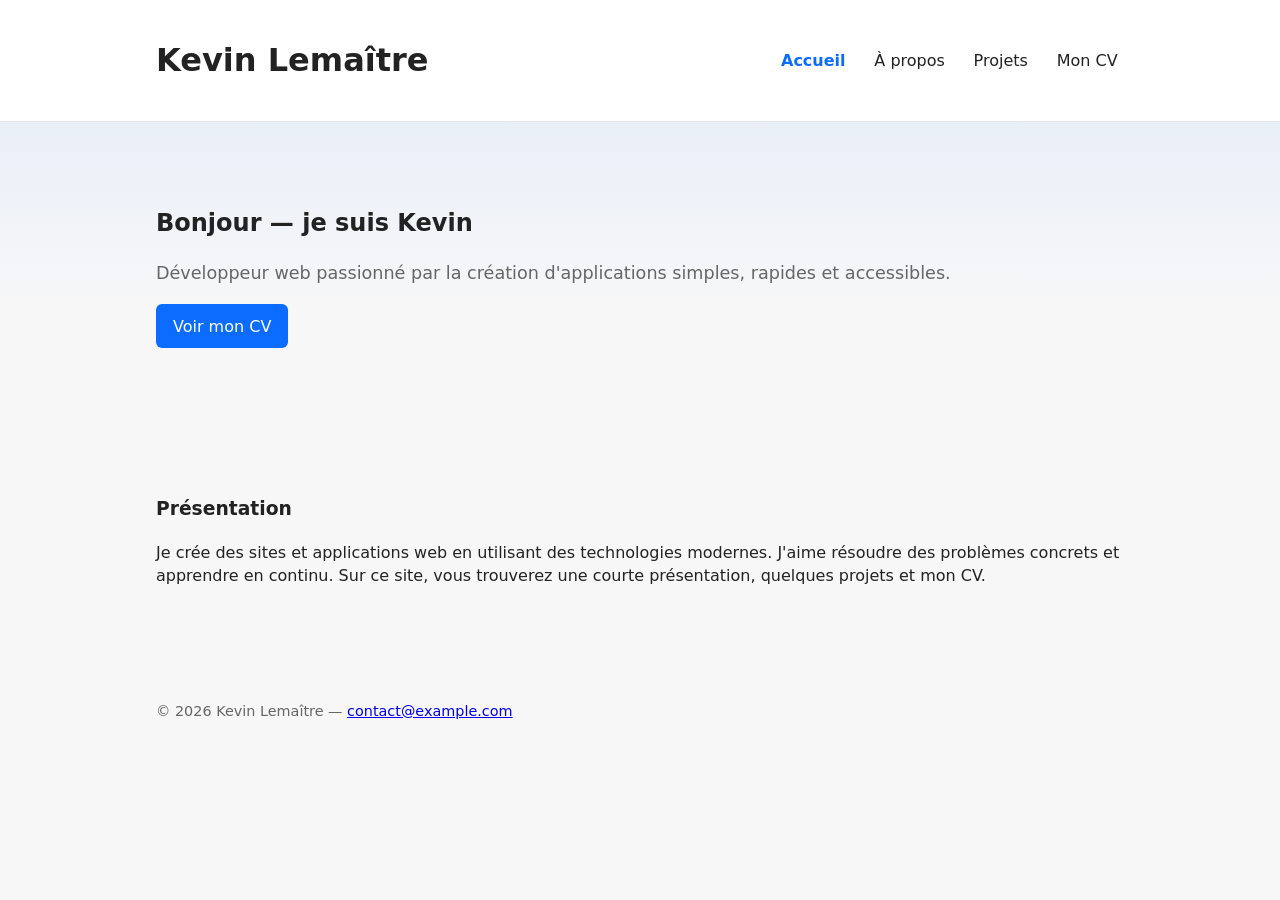
==== index.html @ 50c89e3d "Debut portfolio" ====
﻿<!doctype html>
<html lang="fr">
<head>
  <meta charset="utf-8">
  <meta name="viewport" content="width=device-width,initial-scale=1">
  <title>Accueil — Kevin Lemaître</title>
  <link rel="stylesheet" href="style.css">
  <meta name="description" content="Page d'accueil de Kevin Lemaître — développeur web.">
</head>
<body>
  <header class="site-header">
    <div class="container header-row">
      <h1 class="logo"><a href="index.html">Kevin Lemaître</a></h1>
      <nav class="nav">
        <ul>
          <li><a href="index.html" class="active">Accueil</a></li>
          <li><a href="about.html">À propos</a></li>
          <li><a href="projects.html">Projets</a></li>
          <li><a href="cv.html" class="cv-link">Mon CV</a></li>
        </ul>
      </nav>
    </div>
  </header>

  <main>
    <section class="hero">
      <div class="container">
        <h2>Bonjour — je suis Kevin</h2>
        <p class="lead">Développeur web passionné par la création d'applications simples, rapides et accessibles.</p>
        <p><a href="cv.html" class="btn primary">Voir mon CV</a></p>
      </div>
    </section>

    <section class="presentation">
      <div class="container">
        <h3>Présentation</h3>
        <p>Je crée des sites et applications web en utilisant des technologies modernes. J'aime résoudre des problèmes concrets et apprendre en continu. Sur ce site, vous trouverez une courte présentation, quelques projets et mon CV.</p>
      </div>
    </section>
  </main>

  <footer class="site-footer">
    <div class="container">
      <p>&copy; 2026 Kevin Lemaître — <a href="mailto:contact@example.com">contact@example.com</a></p>
    </div>
  </footer>
</body>
</html>
---- style.css ----
﻿/* Basic layout and styles */
:root{
  --bg:#f7f7f8;
  --text:#222;
  --accent:#0b6cff;
  --muted:#666;
  --max-width:1000px;
}
*{box-sizing:border-box}
body{font-family:Inter, system-ui, -apple-system, 'Segoe UI', Roboto, 'Helvetica Neue', Arial; margin:0; color:var(--text); background:var(--bg); line-height:1.45}
.container{max-width:var(--max-width); margin:0 auto; padding:1rem}
.site-header{background:#fff; border-bottom:1px solid #e6e6e6}
.header-row{display:flex; align-items:center; justify-content:space-between}
.logo a{color:var(--text); text-decoration:none}
.nav ul{list-style:none; margin:0; padding:0; display:flex; gap:1rem}
.nav a{color:var(--text); text-decoration:none; padding:.6rem .4rem}
.nav a.active{font-weight:600; color:var(--accent)}
.hero{padding:3rem 0; background:linear-gradient(180deg, rgba(11,108,255,0.06), transparent 60%)}
.hero .lead{font-size:1.1rem; color:var(--muted)}
.presentation{padding:2rem 0}
.site-footer{padding:1.2rem 0; color:var(--muted); font-size:.9rem}
.btn{display:inline-block; padding:.6rem 1rem; border-radius:6px; text-decoration:none; border:1px solid transparent}
.btn.primary{background:var(--accent); color:#fff}
.cv-link{background:transparent; border-radius:4px}
.muted{color:var(--muted)}

/* Responsive */
@media (max-width:700px){
  .header-row{flex-direction:column; align-items:flex-start; gap:.6rem}
  .nav ul{flex-wrap:wrap}
  .hero{padding:2rem 0}
}

/* Small utilities */
.project{border-top:1px solid #eee; padding-top:.8rem; margin-top:.8rem}
.cv .muted{margin-top:-.2rem}
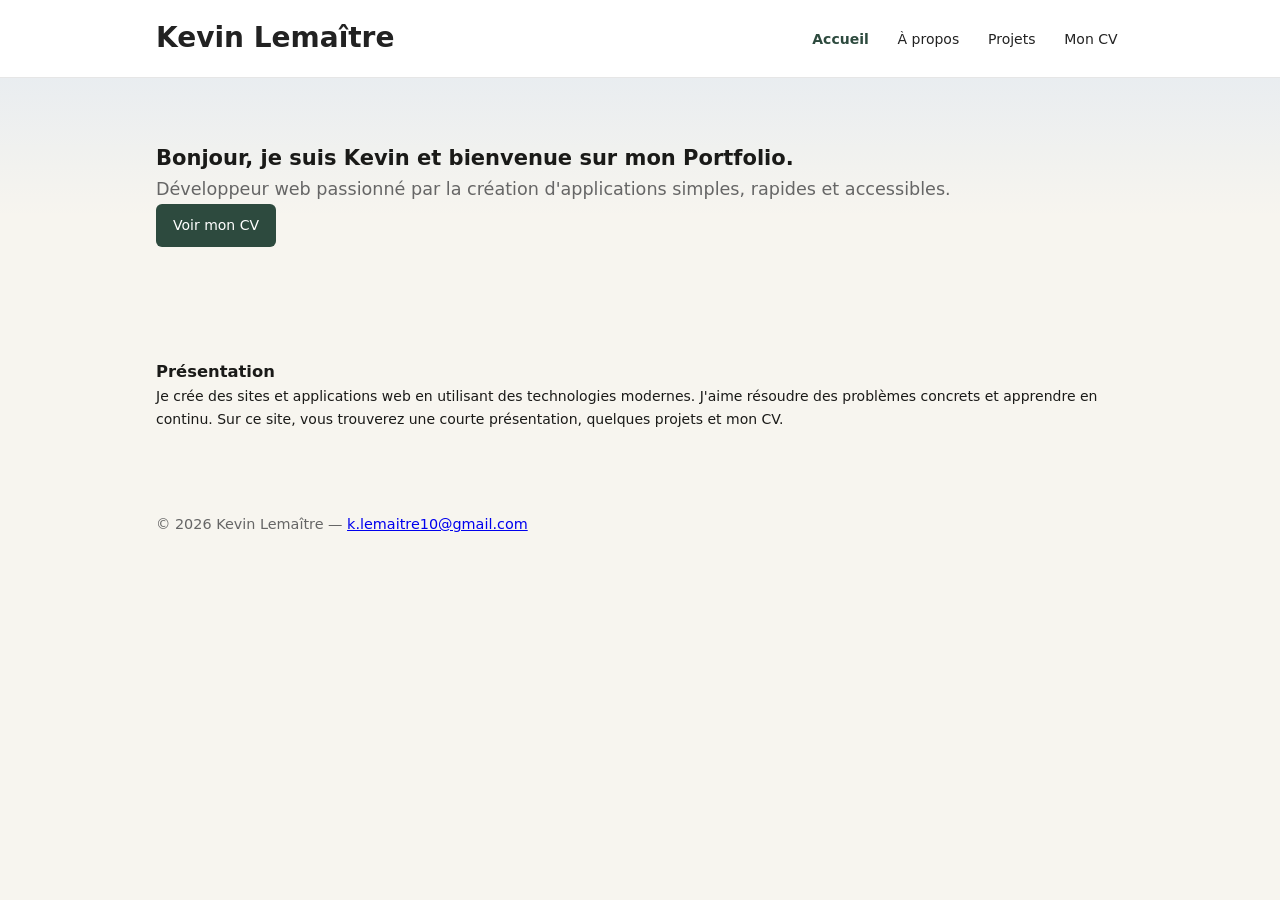
==== commit a286704a: "modif structure" ====
--- a/index.html
+++ b/index.html
@@ -25,7 +25,7 @@
   <main>
     <section class="hero">
       <div class="container">
-        <h2>Bonjour — je suis Kevin</h2>
+        <h2>Bonjour, je suis Kevin et bienvenue sur mon Portfolio.</h2>
         <p class="lead">Développeur web passionné par la création d'applications simples, rapides et accessibles.</p>
         <p><a href="cv.html" class="btn primary">Voir mon CV</a></p>
       </div>
@@ -41,7 +41,7 @@
 
   <footer class="site-footer">
     <div class="container">
-      <p>&copy; 2026 Kevin Lemaître — <a href="mailto:contact@example.com">contact@example.com</a></p>
+      <p>&copy; 2026 Kevin Lemaître — <a href="mailto:k.lemaitre10@gmail.com">k.lemaitre10@gmail.com</a></p>
     </div>
   </footer>
 </body>
--- a/style.css
+++ b/style.css
@@ -33,4 +33,363 @@
 
 /* Small utilities */
 .project{border-top:1px solid #eee; padding-top:.8rem; margin-top:.8rem}
-.cv .muted{margin-top:-.2rem}
+/* ================================
+   CV — Kévin Lemaître
+   style.css
+================================ */
+
+*, *::before, *::after {
+  box-sizing: border-box;
+  margin: 0;
+  padding: 0;
+}
+
+:root {
+  --ink:    #1a1a18;
+  --ink2:   #4a4a45;
+  --ink3:   #7a7a75;
+  --paper:  #f7f5ef;
+  --paper2: #edeae0;
+  --paper3: #e3dfd2;
+  --accent:  #2d4a3e;
+  --accent2: #c8532a;
+  --accent3: #e8d5b0;
+  --serif: 'DM Serif Display', Georgia, serif;
+  --sans:  'Syne', system-ui, sans-serif;
+  --mono:  'DM Mono', monospace;
+  --r: 4px;
+}
+
+body {
+  font-family: var(--sans);
+  background: var(--paper);
+  color: var(--ink);
+  line-height: 1.6;
+  font-size: 14px;
+}
+
+/* ---- Layout ---- */
+
+.wrap {
+  max-width: 860px;
+  margin: 0 auto;
+  padding: 2rem 1.5rem;
+}
+
+.main-grid {
+  display: grid;
+  grid-template-columns: 2fr 1fr;
+  gap: 2rem;
+  align-items: start;
+}
+
+/* ---- Sidebar / Header card ---- */
+
+.sidebar {
+  background: var(--accent);
+  color: #e8f0ec;
+  border-radius: 12px;
+  padding: 2rem 1.5rem;
+  margin-bottom: 2rem;
+}
+
+.name-block {
+  border-bottom: 1px solid rgba(255, 255, 255, 0.15);
+  padding-bottom: 1.5rem;
+  margin-bottom: 1.5rem;
+}
+
+.sidebar .name {
+  font-family: var(--serif);
+  font-size: 2.2rem;
+  color: #fff;
+  line-height: 1.1;
+  margin-bottom: .4rem;
+}
+
+.sidebar .title {
+  font-size: .8rem;
+  letter-spacing: .12em;
+  text-transform: uppercase;
+  color: #a8c4b4;
+  font-weight: 500;
+}
+
+.sidebar .bio {
+  font-size: .8rem;
+  line-height: 1.65;
+  color: #c8ddd2;
+  margin-top: 1rem;
+}
+
+.contact-grid {
+  display: grid;
+  grid-template-columns: 1fr 1fr;
+  gap: .5rem;
+}
+
+.contact-item {
+  display: flex;
+  align-items: center;
+  gap: .5rem;
+  font-size: .75rem;
+  color: #a8c4b4;
+}
+
+.contact-item strong {
+  color: #e0ede7;
+  font-weight: 500;
+}
+
+.contact-item a {
+  color: #e0ede7;
+  text-decoration: none;
+}
+
+.contact-item a:hover {
+  color: #fff;
+}
+
+/* ---- Section labels ---- */
+
+.section-label {
+  font-size: .65rem;
+  letter-spacing: .15em;
+  text-transform: uppercase;
+  color: var(--ink3);
+  font-weight: 600;
+  font-family: var(--mono);
+  border-bottom: 1px solid var(--paper3);
+  padding-bottom: .4rem;
+  margin-bottom: 1.2rem;
+  margin-top: 2rem;
+}
+
+.section-label:first-of-type {
+  margin-top: 0;
+}
+
+/* ---- Jobs ---- */
+
+.job {
+  margin-bottom: 1.5rem;
+  padding-bottom: 1.5rem;
+  border-bottom: 1px solid var(--paper3);
+}
+
+.job:last-child {
+  border-bottom: none;
+  margin-bottom: 0;
+  padding-bottom: 0;
+}
+
+.job-header {
+  display: flex;
+  justify-content: space-between;
+  align-items: flex-start;
+  gap: .5rem;
+  flex-wrap: wrap;
+  margin-bottom: .3rem;
+}
+
+.job-title {
+  font-family: var(--serif);
+  font-size: 1.05rem;
+  color: var(--ink);
+}
+
+.job-date {
+  font-family: var(--mono);
+  font-size: .68rem;
+  color: var(--ink3);
+  background: var(--paper2);
+  padding: .2rem .5rem;
+  border-radius: 3px;
+  white-space: nowrap;
+  margin-top: .1rem;
+}
+
+.job-company {
+  font-size: .78rem;
+  color: var(--accent);
+  font-weight: 500;
+  margin-bottom: .5rem;
+}
+
+.job ul {
+  list-style: none;
+  padding: 0;
+}
+
+.job li {
+  font-size: .78rem;
+  color: var(--ink2);
+  padding: .15rem 0 .15rem .9rem;
+  position: relative;
+  line-height: 1.5;
+}
+
+.job li::before {
+  content: '—';
+  position: absolute;
+  left: 0;
+  color: var(--accent2);
+  font-size: .7rem;
+}
+
+/* ---- Education ---- */
+
+.edu-item {
+  margin-bottom: 1.2rem;
+}
+
+.edu-item:last-child {
+  margin-bottom: 0;
+}
+
+.edu-degree {
+  font-size: .85rem;
+  font-weight: 600;
+  color: var(--ink);
+}
+
+.edu-school {
+  font-size: .75rem;
+  color: var(--ink2);
+  margin: .15rem 0;
+}
+
+.edu-detail {
+  font-size: .72rem;
+  color: var(--ink3);
+  font-family: var(--mono);
+}
+
+.edu-note {
+  font-size: .7rem;
+  color: var(--ink3);
+  margin-top: .3rem;
+  line-height: 1.5;
+}
+
+/* ---- Skills ---- */
+
+.skill-section {
+  margin-bottom: 1.5rem;
+}
+
+.skill-cat {
+  font-size: .7rem;
+  font-weight: 600;
+  color: var(--ink);
+  font-family: var(--mono);
+  margin-bottom: .6rem;
+  letter-spacing: .05em;
+}
+
+.tags {
+  display: flex;
+  flex-wrap: wrap;
+  gap: .35rem;
+}
+
+.tag {
+  background: var(--paper2);
+  border: 1px solid var(--paper3);
+  font-size: .7rem;
+  padding: .2rem .55rem;
+  border-radius: 3px;
+  color: var(--ink2);
+  font-family: var(--mono);
+}
+
+.tag.highlight {
+  background: var(--accent);
+  color: #d0e8da;
+  border-color: var(--accent);
+}
+
+/* ---- Languages ---- */
+
+.lang-item {
+  display: flex;
+  justify-content: space-between;
+  align-items: center;
+  padding: .4rem 0;
+  border-bottom: 1px solid var(--paper3);
+  font-size: .8rem;
+}
+
+.lang-item:last-child {
+  border-bottom: none;
+}
+
+.lang-level {
+  font-family: var(--mono);
+  font-size: .68rem;
+  color: var(--ink3);
+  text-align: right;
+  margin-top: .2rem;
+}
+
+.dot-row {
+  display: flex;
+  gap: 3px;
+  justify-content: flex-end;
+}
+
+.dot {
+  width: 7px;
+  height: 7px;
+  border-radius: 50%;
+  background: var(--paper3);
+}
+
+.dot.on {
+  background: var(--accent);
+}
+
+/* ---- Atouts ---- */
+
+.atout-item {
+  padding: .6rem 0;
+  border-bottom: 1px solid var(--paper3);
+  font-size: .77rem;
+  color: var(--ink2);
+  line-height: 1.5;
+}
+
+.atout-item:last-child {
+  border-bottom: none;
+}
+
+.atout-item strong {
+  display: block;
+  color: var(--ink);
+  font-size: .78rem;
+  margin-bottom: .15rem;
+}
+
+/* ---- Footer ---- */
+
+.cv-footer {
+  text-align: center;
+  margin-top: 2rem;
+  padding-top: 1.5rem;
+  border-top: 1px solid var(--paper3);
+  font-family: var(--mono);
+  font-size: .65rem;
+  color: var(--ink3);
+  letter-spacing: .05em;
+}
+
+/* ---- Responsive ---- */
+
+@media (max-width: 600px) {
+  .main-grid {
+    grid-template-columns: 1fr;
+  }
+  .contact-grid {
+    grid-template-columns: 1fr;
+  }
+}
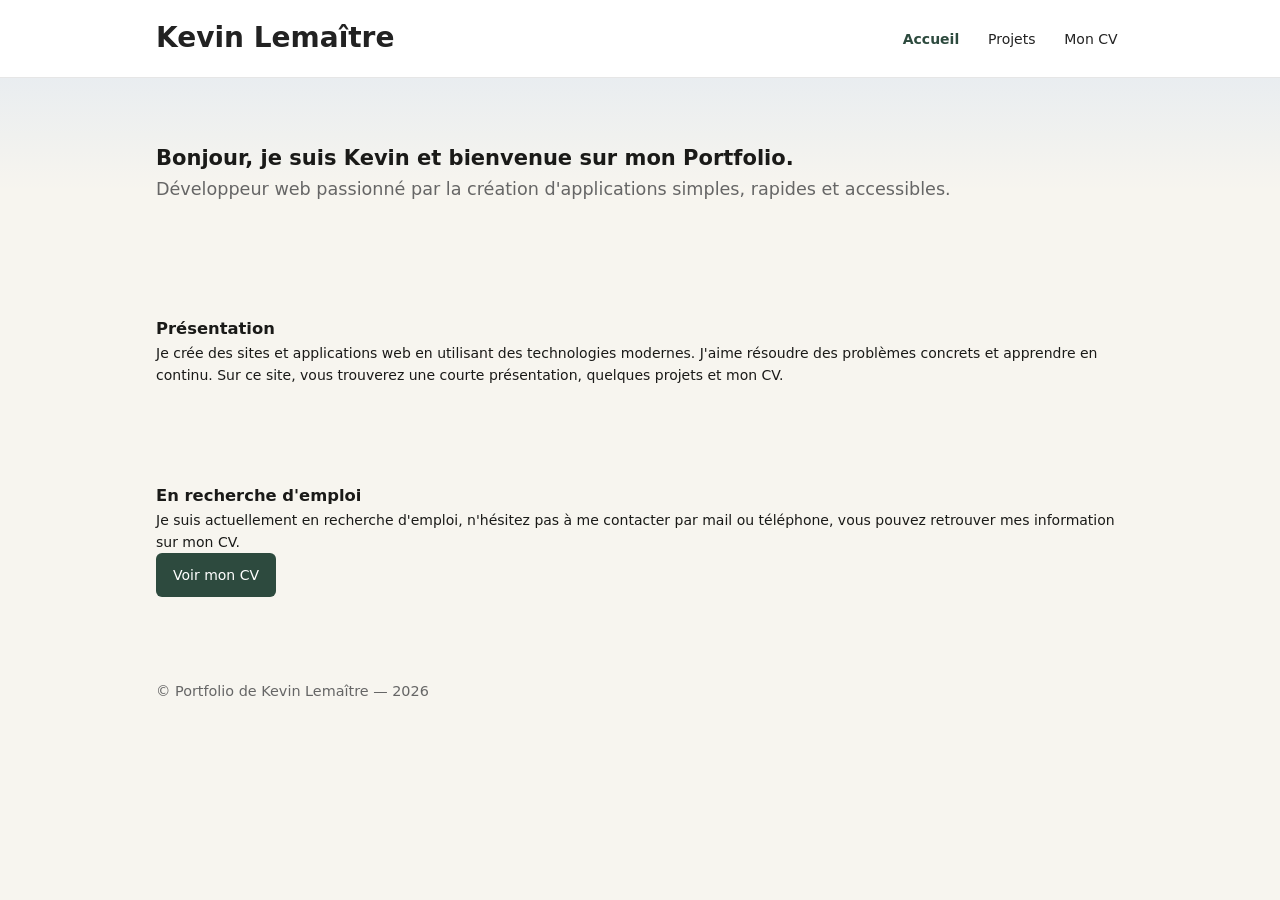
==== commit 4fd2074f: "modif page d'accueil" ====
--- a/index.html
+++ b/index.html
@@ -8,26 +8,14 @@
   <meta name="description" content="Page d'accueil de Kevin Lemaître — développeur web.">
 </head>
 <body>
-  <header class="site-header">
-    <div class="container header-row">
-      <h1 class="logo"><a href="index.html">Kevin Lemaître</a></h1>
-      <nav class="nav">
-        <ul>
-          <li><a href="index.html" class="active">Accueil</a></li>
-          <li><a href="about.html">À propos</a></li>
-          <li><a href="projects.html">Projets</a></li>
-          <li><a href="cv.html" class="cv-link">Mon CV</a></li>
-        </ul>
-      </nav>
-    </div>
-  </header>
+  <div id="header"></div>
 
   <main>
     <section class="hero">
       <div class="container">
         <h2>Bonjour, je suis Kevin et bienvenue sur mon Portfolio.</h2>
         <p class="lead">Développeur web passionné par la création d'applications simples, rapides et accessibles.</p>
-        <p><a href="cv.html" class="btn primary">Voir mon CV</a></p>
+        
       </div>
     </section>
 
@@ -37,12 +25,18 @@
         <p>Je crée des sites et applications web en utilisant des technologies modernes. J'aime résoudre des problèmes concrets et apprendre en continu. Sur ce site, vous trouverez une courte présentation, quelques projets et mon CV.</p>
       </div>
     </section>
+
+    <section class="presentation">
+      <div class="container">
+        <h3>En recherche d'emploi</h3>
+        <p>Je suis actuellement en recherche d'emploi, n'hésitez pas à me contacter par mail ou téléphone, vous pouvez retrouver mes information sur mon CV. </p>
+      <p><a href="cv.html" class="btn primary">Voir mon CV</a></p>
+      </div>
+    </section>
   </main>
 
-  <footer class="site-footer">
-    <div class="container">
-      <p>&copy; 2026 Kevin Lemaître — <a href="mailto:k.lemaitre10@gmail.com">k.lemaitre10@gmail.com</a></p>
-    </div>
-  </footer>
+  <div id="footer"></div>
+
+  <script src="js/includes.js"></script>
 </body>
 </html>
--- a/style.css
+++ b/style.css
@@ -1,4 +1,4 @@
-﻿/* Basic layout and styles */
+﻿/* Global */
 :root{
   --bg:#f7f7f8;
   --text:#222;
@@ -31,11 +31,24 @@
   .hero{padding:2rem 0}
 }
 
-/* Small utilities */
-.project{border-top:1px solid #eee; padding-top:.8rem; margin-top:.8rem}
+/* Projets */
+.project{
+  border-top:1px solid #eee; padding-top:.8rem; margin-top:.8rem
+}
+
+.project p {
+    display: inline-block;
+    margin: 5px;
+}
+
+.project .btn {
+    display: inline-block;
+    padding: 10px 18px;
+    min-width: auto;
+    text-align: center;
+}
 /* ================================
    CV — Kévin Lemaître
-   style.css
 ================================ */
 
 *, *::before, *::after {
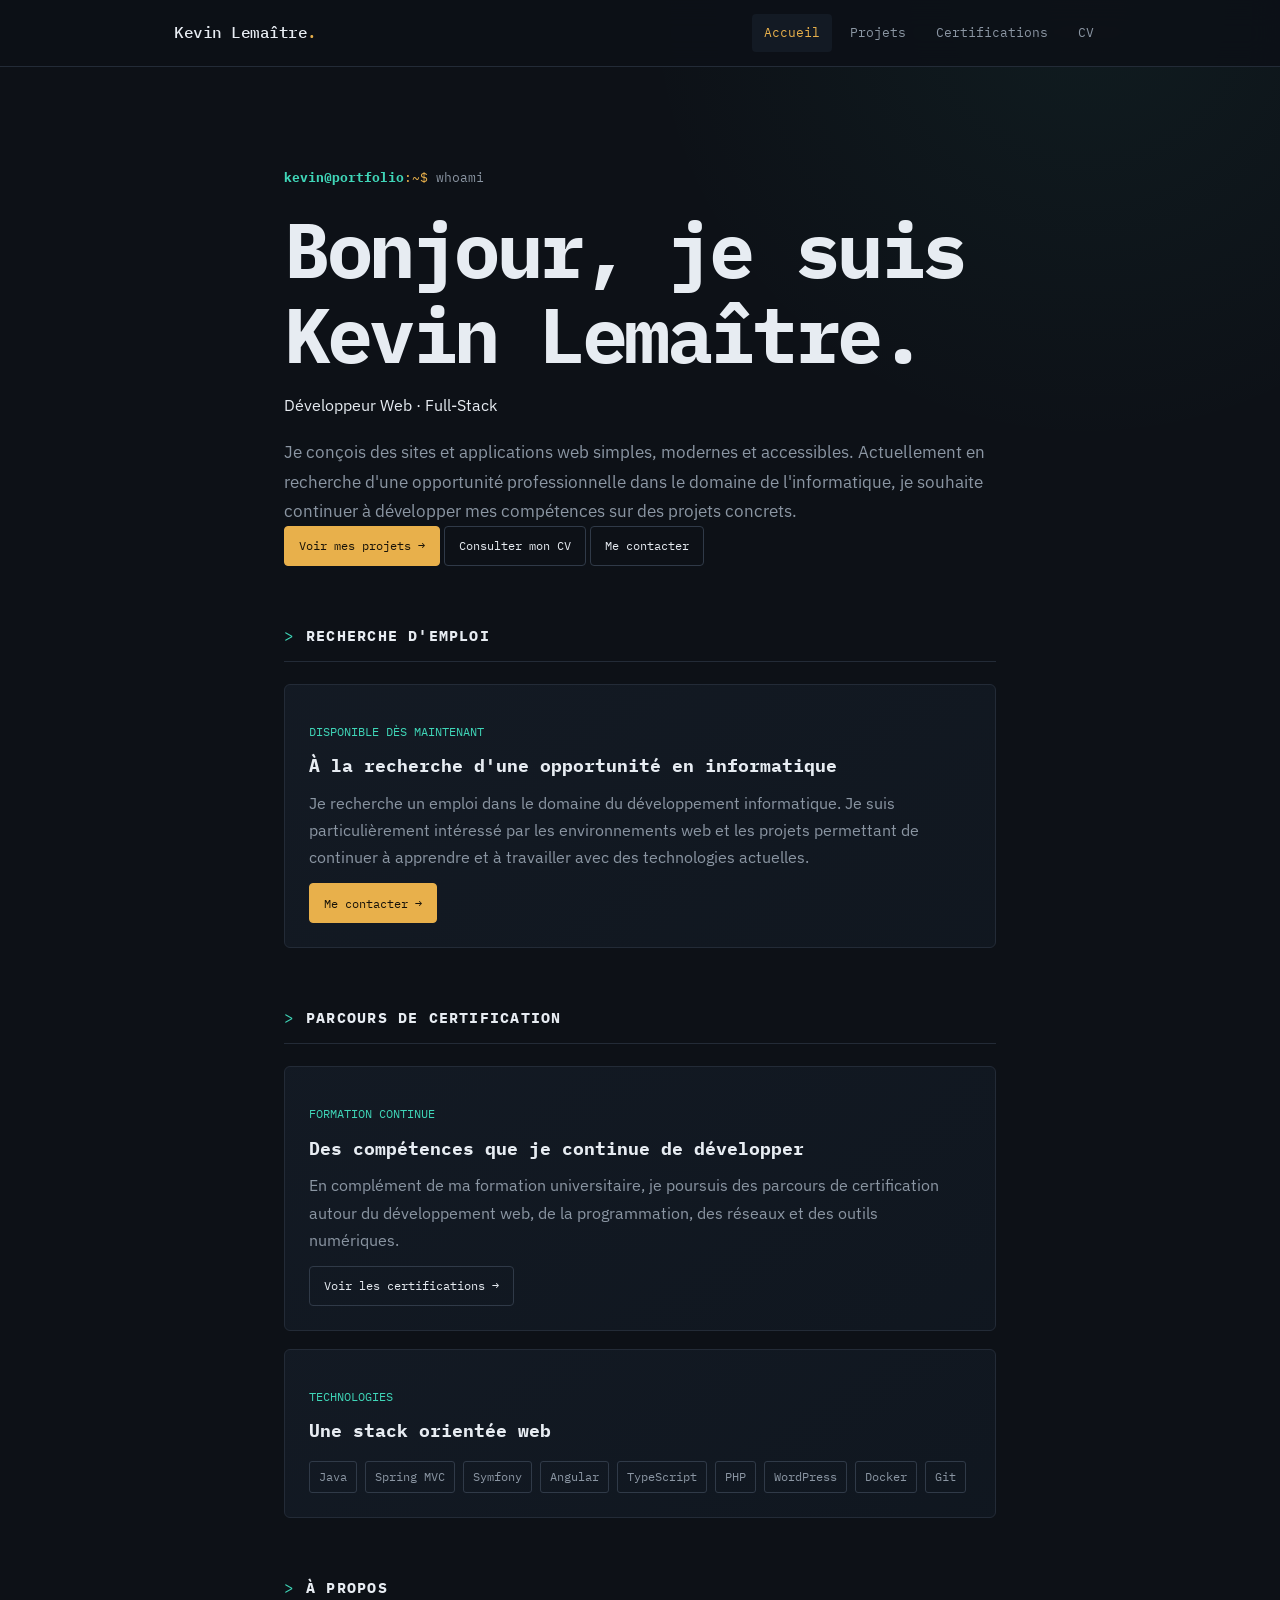
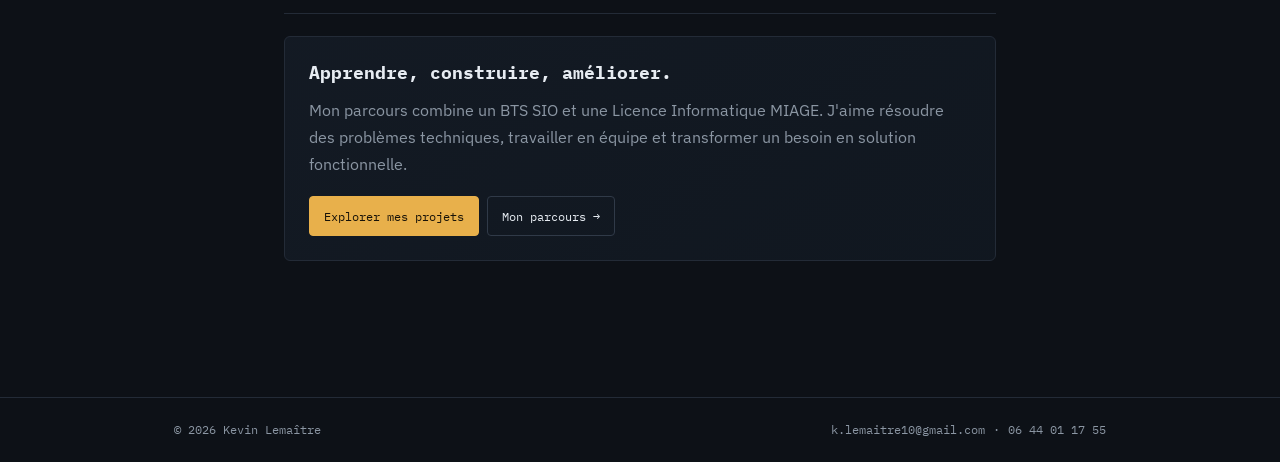
==== commit 2ea31600: "modif site globalité" ====
--- a/index.html
+++ b/index.html
@@ -1,42 +1,102 @@
-﻿<!doctype html>
+<!doctype html>
 <html lang="fr">
 <head>
   <meta charset="utf-8">
   <meta name="viewport" content="width=device-width,initial-scale=1">
   <title>Accueil — Kevin Lemaître</title>
-  <link rel="stylesheet" href="style.css">
-  <meta name="description" content="Page d'accueil de Kevin Lemaître — développeur web.">
+  <meta name="description" content="Portfolio de Kevin Lemaître, développeur web et étudiant en MIAGE.">
+  <link rel="preconnect" href="https://fonts.googleapis.com">
+  <link rel="preconnect" href="https://fonts.gstatic.com" crossorigin>
+  <link href="https://fonts.googleapis.com/css2?family=IBM+Plex+Mono:wght@400;500;600&family=IBM+Plex+Sans:wght@400;500;600&display=swap" rel="stylesheet">
+  <link rel="stylesheet" href="css/style.css">
 </head>
 <body>
   <div id="header"></div>
 
-  <main>
-    <section class="hero">
-      <div class="container">
-        <h2>Bonjour, je suis Kevin et bienvenue sur mon Portfolio.</h2>
-        <p class="lead">Développeur web passionné par la création d'applications simples, rapides et accessibles.</p>
-        
+  <main class="page">
+    <section class="hero-home">
+      <p class="terminal-label reveal"><b>kevin@portfolio</b><span>:~$</span> whoami</p>
+      <h1 class="page-title hero-title reveal">Bonjour, je suis <span>Kevin Lemaître</span>.</h1>
+      <p class="hero-role reveal">Développeur Web · Full-Stack</p>
+      <p class="page-intro reveal">
+        Je conçois des sites et applications web simples, modernes et accessibles.
+        Actuellement en recherche d'une opportunité professionnelle dans le domaine de l'informatique,
+        je souhaite continuer à développer mes compétences sur des projets concrets.
+      </p>
+
+      <div class="hero-actions reveal">
+        <a href="projects.html" class="btn primary">Voir mes projets →</a>
+        <a href="cv.html" class="btn">Consulter mon CV</a>
+        <a href="mailto:k.lemaitre10@gmail.com" class="btn">Me contacter</a>
       </div>
     </section>
 
-    <section class="presentation">
-      <div class="container">
-        <h3>Présentation</h3>
-        <p>Je crée des sites et applications web en utilisant des technologies modernes. J'aime résoudre des problèmes concrets et apprendre en continu. Sur ce site, vous trouverez une courte présentation, quelques projets et mon CV.</p>
+    <section class="section reveal">
+      <div class="section-heading"><h2>Recherche d'emploi</h2></div>
+      <article class="card job-highlight">
+        <div>
+          <p class="card-meta">DISPONIBLE DÈS MAINTENANT</p>
+          <h3>À la recherche d'une opportunité en informatique</h3>
+          <p>
+            Je recherche un emploi dans le domaine du développement informatique.
+            Je suis particulièrement intéressé par les environnements web et les projets
+            permettant de continuer à apprendre et à travailler avec des technologies actuelles.
+          </p>
+        </div>
+        <a href="mailto:k.lemaitre10@gmail.com" class="btn primary">Me contacter →</a>
+      </article>
+    </section>
+
+    <section class="section reveal">
+      <div class="section-heading"><h2>Parcours de certification</h2></div>
+      <div class="card-grid">
+        <article class="card">
+          <p class="card-meta">FORMATION CONTINUE</p>
+          <h3>Des compétences que je continue de développer</h3>
+          <p>
+            En complément de ma formation universitaire, je poursuis des parcours
+            de certification autour du développement web, de la programmation,
+            des réseaux et des outils numériques.
+          </p>
+          <a href="certifications.html" class="btn">Voir les certifications →</a>
+        </article>
+        <article class="card">
+          <p class="card-meta">TECHNOLOGIES</p>
+          <h3>Une stack orientée web</h3>
+          <div class="tag-list">
+            <span class="tag">Java</span>
+            <span class="tag">Spring MVC</span>
+            <span class="tag">Symfony</span>
+            <span class="tag">Angular</span>
+            <span class="tag">TypeScript</span>
+            <span class="tag">PHP</span>
+            <span class="tag">WordPress</span>
+            <span class="tag">Docker</span>
+            <span class="tag">Git</span>
+          </div>
+        </article>
       </div>
     </section>
 
-    <section class="presentation">
-      <div class="container">
-        <h3>En recherche d'emploi</h3>
-        <p>Je suis actuellement en recherche d'emploi, n'hésitez pas à me contacter par mail ou téléphone, vous pouvez retrouver mes information sur mon CV. </p>
-      <p><a href="cv.html" class="btn primary">Voir mon CV</a></p>
-      </div>
+    <section class="section reveal">
+      <div class="section-heading"><h2>À propos</h2></div>
+      <article class="card">
+        <h3>Apprendre, construire, améliorer.</h3>
+        <p>
+          Mon parcours combine un BTS SIO et une Licence Informatique MIAGE.
+          J'aime résoudre des problèmes techniques, travailler en équipe et transformer
+          un besoin en solution fonctionnelle.
+        </p>
+        <div class="project-links">
+          <a href="projects.html" class="btn primary">Explorer mes projets</a>
+          <a href="cv.html" class="btn">Mon parcours →</a>
+        </div>
+      </article>
     </section>
   </main>
 
   <div id="footer"></div>
-
   <script src="js/includes.js"></script>
+  <script src="js/script.js"></script>
 </body>
 </html>
--- a/css/style.css
+++ b/css/style.css
@@ -0,0 +1,517 @@
+:root {
+  --bg: #0D1117;
+  --bg-raised: #131A24;
+  --bg-soft: #101720;
+  --rule: #232B37;
+  --rule-light: #303A48;
+  --ink: #E7ECF2;
+  --muted: #8B96A3;
+  --gold: #E8B04B;
+  --gold-ink: #171208;
+  --teal: #3FD6B8;
+  --maxw: 980px;
+  --content: 760px;
+  --radius: 6px;
+  --font-mono: "IBM Plex Mono", ui-monospace, SFMono-Regular, Menlo, Consolas, monospace;
+  --font-sans: "IBM Plex Sans", -apple-system, BlinkMacSystemFont, "Segoe UI", sans-serif;
+}
+
+* { box-sizing: border-box; }
+
+html { scroll-behavior: smooth; }
+
+body {
+  margin: 0;
+  background:
+    radial-gradient(circle at 85% 0%, rgba(63, 214, 184, .055), transparent 28rem),
+    var(--bg);
+  color: var(--ink);
+  font-family: var(--font-sans);
+  line-height: 1.7;
+}
+
+body, button, a { -webkit-font-smoothing: antialiased; }
+
+a {
+  color: inherit;
+  text-decoration: none;
+}
+
+a:focus-visible,
+button:focus-visible,
+summary:focus-visible {
+  outline: 2px solid var(--gold);
+  outline-offset: 4px;
+}
+
+::selection {
+  background: var(--gold);
+  color: var(--gold-ink);
+}
+
+.site-header {
+  position: sticky;
+  top: 0;
+  z-index: 100;
+  background: rgba(13, 17, 23, .88);
+  backdrop-filter: blur(14px);
+  border-bottom: 1px solid var(--rule);
+}
+
+.site-header-inner {
+  max-width: var(--maxw);
+  margin: auto;
+  min-height: 66px;
+  padding: 0 24px;
+  display: flex;
+  align-items: center;
+  justify-content: space-between;
+  gap: 24px;
+}
+
+.wordmark {
+  font-family: var(--font-mono);
+  font-weight: 500;
+  letter-spacing: -.03em;
+}
+
+.wordmark span { color: var(--gold); }
+
+.desktop-nav {
+  display: flex;
+  align-items: center;
+  gap: 6px;
+}
+
+.desktop-nav a,
+.mobile-nav a {
+  font-family: var(--font-mono);
+  font-size: .8rem;
+  color: var(--muted);
+  padding: 8px 12px;
+  border-radius: 4px;
+  transition: color .2s, background .2s;
+}
+
+.desktop-nav a:hover,
+.desktop-nav a.is-active,
+.mobile-nav a:hover,
+.mobile-nav a.is-active {
+  color: var(--ink);
+  background: var(--bg-raised);
+}
+
+.desktop-nav a.is-active { color: var(--gold); }
+
+.mobile-nav-wrap { display: none; }
+
+.page {
+  max-width: var(--content);
+  margin: auto;
+  padding: 72px 24px 96px;
+}
+
+.page-wide {
+  max-width: var(--maxw);
+}
+
+.terminal-label {
+  margin: 0 0 12px;
+  font-family: var(--font-mono);
+  color: var(--muted);
+  font-size: .82rem;
+}
+
+.terminal-label b { color: var(--teal); }
+.terminal-label span { color: var(--gold); }
+
+.page-title {
+  margin: 0;
+  font-family: var(--font-mono);
+  font-size: clamp(2rem, 5vw, 3.4rem);
+  line-height: 1.1;
+  letter-spacing: -.045em;
+}
+
+.page-intro {
+  max-width: 680px;
+  margin: 18px 0 0;
+  color: var(--muted);
+  font-size: 1.05rem;
+}
+
+.section {
+  margin-top: 56px;
+}
+
+.section-heading {
+  display: flex;
+  align-items: baseline;
+  gap: 12px;
+  padding-bottom: 12px;
+  margin-bottom: 22px;
+  border-bottom: 1px solid var(--rule);
+}
+
+.section-heading::before {
+  content: ">";
+  color: var(--teal);
+  font-family: var(--font-mono);
+}
+
+.section-heading h2 {
+  margin: 0;
+  font-family: var(--font-mono);
+  font-size: .95rem;
+  text-transform: uppercase;
+  letter-spacing: .08em;
+}
+
+.card-grid {
+  display: grid;
+  gap: 18px;
+}
+
+.card {
+  background: linear-gradient(145deg, rgba(19,26,36,.96), rgba(16,23,32,.96));
+  border: 1px solid var(--rule);
+  border-radius: var(--radius);
+  padding: 24px;
+  transition: transform .2s, border-color .2s, box-shadow .2s;
+}
+
+.card:hover {
+  transform: translateY(-3px);
+  border-color: var(--rule-light);
+  box-shadow: 0 14px 36px rgba(0,0,0,.18);
+}
+
+.card h3,
+.card h4 {
+  margin: 0;
+  font-family: var(--font-mono);
+  line-height: 1.35;
+}
+
+.card h3 { font-size: 1.1rem; }
+.card h4 { font-size: 1rem; color: var(--gold); }
+
+.card p {
+  color: var(--muted);
+  margin: 12px 0;
+}
+
+.card-meta {
+  color: var(--teal) !important;
+  font-family: var(--font-mono);
+  font-size: .78rem;
+}
+
+.tag-list,
+.project-links {
+  display: flex;
+  flex-wrap: wrap;
+  gap: 8px;
+  margin-top: 18px;
+}
+
+.tag {
+  display: inline-flex;
+  padding: 5px 9px;
+  border: 1px solid var(--rule-light);
+  border-radius: 3px;
+  color: var(--muted);
+  font-family: var(--font-mono);
+  font-size: .73rem;
+}
+
+.btn {
+  display: inline-flex;
+  align-items: center;
+  justify-content: center;
+  gap: 8px;
+  min-height: 40px;
+  padding: 8px 14px;
+  border: 1px solid var(--rule-light);
+  border-radius: 4px;
+  font-family: var(--font-mono);
+  font-size: .78rem;
+  transition: .2s;
+}
+
+.btn:hover {
+  border-color: var(--gold);
+  color: var(--gold);
+  transform: translateY(-1px);
+}
+
+.btn.primary {
+  background: var(--gold);
+  color: var(--gold-ink);
+  border-color: var(--gold);
+}
+
+.btn.primary:hover {
+  color: var(--gold-ink);
+  filter: brightness(1.08);
+}
+
+.project-card .project-links { margin-top: 22px; }
+
+.cert-list {
+  margin: 18px 0 0;
+  padding-left: 20px;
+  color: var(--muted);
+}
+
+.cert-list li { margin: 5px 0; }
+
+.cert-list a {
+  color: var(--teal);
+  text-decoration: underline;
+  text-underline-offset: 3px;
+}
+
+.cta {
+  margin-top: 56px;
+  padding: 28px;
+  border: 1px solid var(--rule);
+  border-left: 3px solid var(--gold);
+  background: var(--bg-raised);
+}
+
+.cta h2 {
+  margin: 0;
+  font-family: var(--font-mono);
+  font-size: 1.15rem;
+}
+
+.cta p { color: var(--muted); }
+
+.stack-grid {
+  display: grid;
+  grid-template-columns: repeat(3, 1fr);
+  gap: 14px;
+}
+
+.stack-item {
+  padding: 18px;
+  border: 1px solid var(--rule);
+  background: var(--bg-raised);
+}
+
+.stack-item strong {
+  display: block;
+  margin-bottom: 8px;
+  font-family: var(--font-mono);
+  color: var(--gold);
+}
+
+.stack-item span {
+  color: var(--muted);
+  font-size: .9rem;
+}
+
+.cv-layout {
+  display: grid;
+  grid-template-columns: 1.25fr .75fr;
+  gap: 22px;
+}
+
+.cv-section + .cv-section { margin-top: 34px; }
+
+.cv-item {
+  padding: 0 0 22px;
+  margin-bottom: 22px;
+  border-bottom: 1px solid var(--rule);
+}
+
+.cv-item:last-child {
+  margin-bottom: 0;
+  border-bottom: 0;
+}
+
+.cv-item h3 {
+  margin: 0;
+  font-family: var(--font-mono);
+  font-size: 1rem;
+}
+
+.cv-date {
+  margin: 5px 0;
+  color: var(--teal);
+  font-family: var(--font-mono);
+  font-size: .75rem;
+}
+
+.cv-company,
+.cv-school {
+  color: var(--gold);
+  font-size: .9rem;
+}
+
+.cv-item ul {
+  color: var(--muted);
+  margin: 10px 0 0;
+  padding-left: 20px;
+}
+
+.skill-group + .skill-group { margin-top: 22px; }
+
+.skill-group h3 {
+  margin: 0 0 9px;
+  font-family: var(--font-mono);
+  font-size: .8rem;
+  color: var(--gold);
+  text-transform: uppercase;
+}
+
+.profile-box {
+  border: 1px solid var(--rule);
+  background: var(--bg-raised);
+  padding: 24px;
+  margin-bottom: 28px;
+}
+
+.profile-box h2 {
+  margin: 0 0 10px;
+  font-family: var(--font-mono);
+}
+
+.profile-box p {
+  margin: 0;
+  color: var(--muted);
+}
+
+.site-footer {
+  border-top: 1px solid var(--rule);
+  margin-top: 40px;
+}
+
+.site-footer-inner {
+  max-width: var(--maxw);
+  margin: auto;
+  padding: 22px 24px;
+  display: flex;
+  justify-content: space-between;
+  gap: 16px;
+  color: var(--muted);
+  font-family: var(--font-mono);
+  font-size: .72rem;
+}
+
+.footer-links {
+  display: flex;
+  gap: 8px;
+  flex-wrap: wrap;
+}
+
+.footer-links a:hover { color: var(--teal); }
+
+.reveal {
+  opacity: 0;
+  transform: translateY(12px);
+  transition: opacity .5s ease, transform .5s ease;
+  transition-delay: var(--delay, 0ms);
+}
+
+.reveal.is-visible {
+  opacity: 1;
+  transform: none;
+}
+
+@media (max-width: 700px) {
+  .desktop-nav { display: none; }
+  .mobile-nav-wrap { display: block; position: relative; }
+
+  .nav-toggle {
+    list-style: none;
+    cursor: pointer;
+    color: var(--muted);
+    font-family: var(--font-mono);
+    font-size: .8rem;
+  }
+
+  .nav-toggle::-webkit-details-marker { display: none; }
+  .nav-toggle span { color: var(--gold); }
+
+  .mobile-nav {
+    position: absolute;
+    top: 42px;
+    right: 0;
+    width: 210px;
+    display: grid;
+    padding: 8px;
+    border: 1px solid var(--rule);
+    background: var(--bg-raised);
+    box-shadow: 0 18px 40px rgba(0,0,0,.3);
+  }
+
+  .page { padding: 54px 18px 72px; }
+  .stack-grid,
+  .cv-layout { grid-template-columns: 1fr; }
+
+  .site-footer-inner {
+    flex-direction: column;
+    padding: 20px 18px;
+  }
+}
+
+@media (prefers-reduced-motion: reduce) {
+  html { scroll-behavior: auto; }
+  *, *::before, *::after {
+    animation-duration: .01ms !important;
+    transition-duration: .01ms !important;
+  }
+  .reveal {
+    opacity: 1;
+    transform: none;
+  }
+}
+
+
+.gold { color: var(--gold); }
+
+.hero-home {
+  padding: 28px 0 0;
+}
+
+.hero-home .page-title {
+  margin-top: 18px;
+  font-size: clamp(2.5rem, 7vw, 4.8rem);
+}
+
+.hero-home .page-intro {
+  font-size: 1.08rem;
+  max-width: 720px;
+}
+
+.availability {
+  display: flex;
+  align-items: center;
+  flex-wrap: wrap;
+  gap: 9px;
+  margin-top: 32px;
+  padding: 13px 15px;
+  border: 1px solid var(--rule);
+  border-radius: 4px;
+  background: rgba(19, 26, 36, .65);
+  font-size: .82rem;
+}
+
+.availability strong {
+  color: var(--ink);
+  font-family: var(--font-mono);
+}
+
+.availability > span:last-child {
+  color: var(--muted);
+}
+
+.status-dot {
+  width: 8px;
+  height: 8px;
+  border-radius: 50%;
+  background: var(--teal);
+  box-shadow: 0 0 12px rgba(63,214,184,.55);
+}
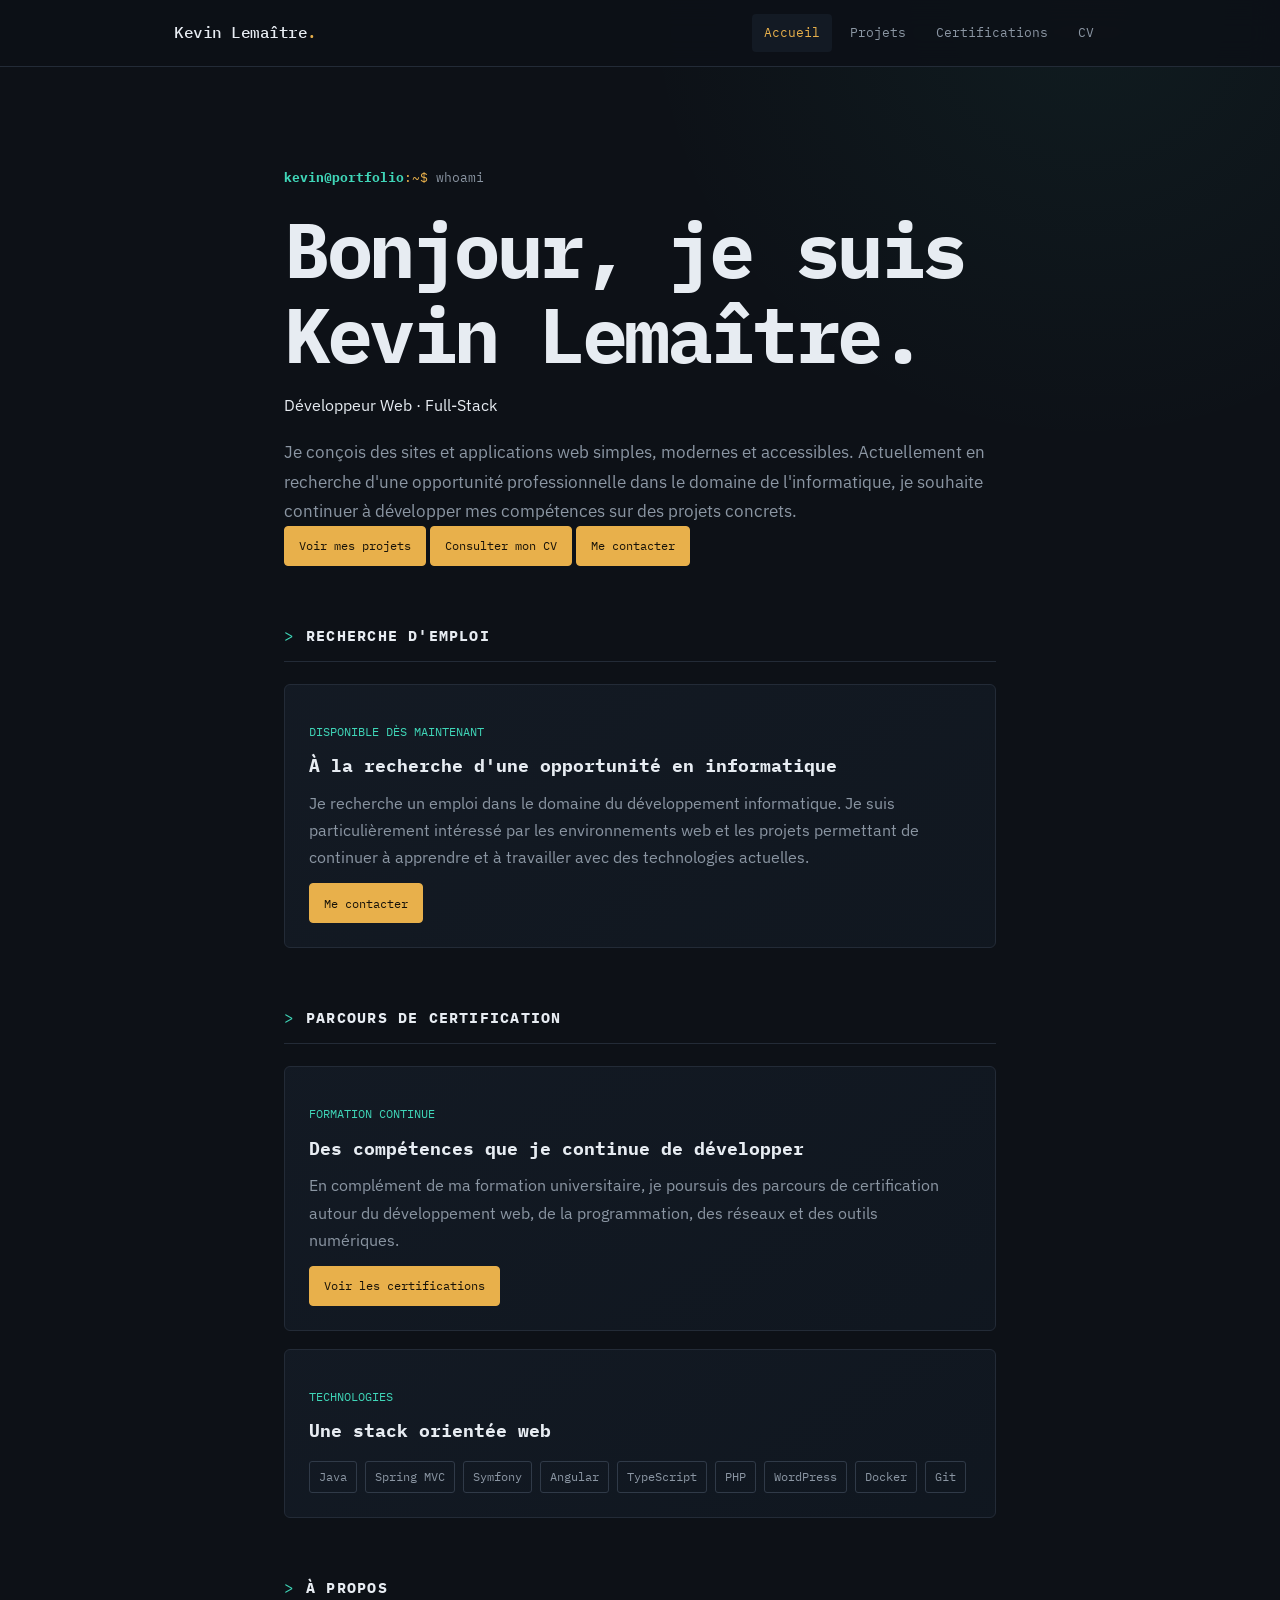
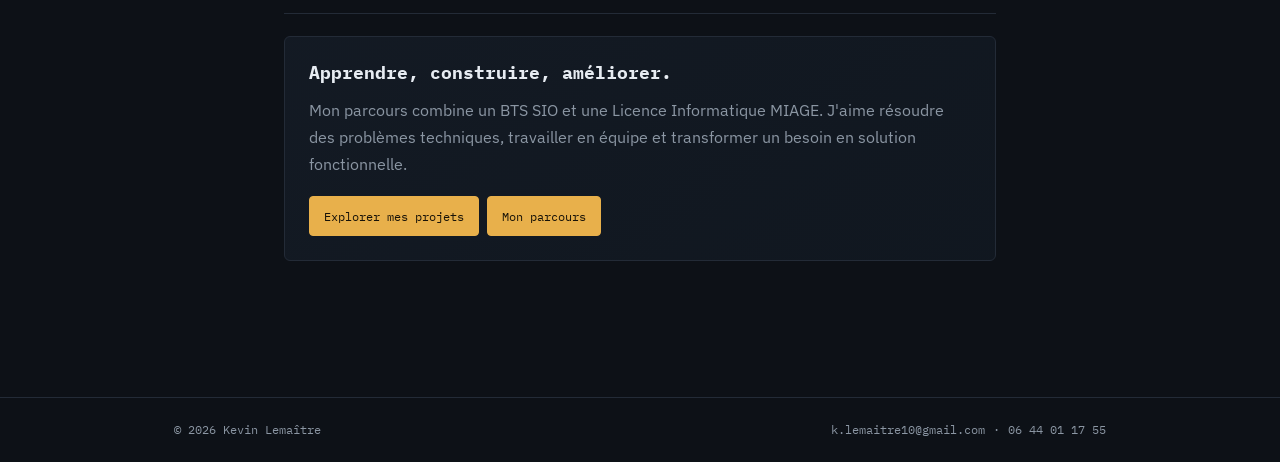
==== commit 8062644b: "modif bouton" ====
--- a/index.html
+++ b/index.html
@@ -1,4 +1,4 @@
-<!doctype html>
+﻿<!doctype html>
 <html lang="fr">
 <head>
   <meta charset="utf-8">
@@ -25,9 +25,9 @@
       </p>
 
       <div class="hero-actions reveal">
-        <a href="projects.html" class="btn primary">Voir mes projets →</a>
-        <a href="cv.html" class="btn">Consulter mon CV</a>
-        <a href="mailto:k.lemaitre10@gmail.com" class="btn">Me contacter</a>
+        <a href="projects.html" class="btn primary">Voir mes projets</a>
+        <a href="cv.html" class="btn primary">Consulter mon CV</a>
+        <a href="mailto:k.lemaitre10@gmail.com" class="btn primary">Me contacter</a>
       </div>
     </section>
 
@@ -43,7 +43,7 @@
             permettant de continuer à apprendre et à travailler avec des technologies actuelles.
           </p>
         </div>
-        <a href="mailto:k.lemaitre10@gmail.com" class="btn primary">Me contacter →</a>
+        <a href="mailto:k.lemaitre10@gmail.com" class="btn primary">Me contacter</a>
       </article>
     </section>
 
@@ -58,7 +58,7 @@
             de certification autour du développement web, de la programmation,
             des réseaux et des outils numériques.
           </p>
-          <a href="certifications.html" class="btn">Voir les certifications →</a>
+          <a href="certifications.html" class="btn primary">Voir les certifications</a>
         </article>
         <article class="card">
           <p class="card-meta">TECHNOLOGIES</p>
@@ -89,7 +89,7 @@
         </p>
         <div class="project-links">
           <a href="projects.html" class="btn primary">Explorer mes projets</a>
-          <a href="cv.html" class="btn">Mon parcours →</a>
+          <a href="cv.html" class="btn primary">Mon parcours </a>
         </div>
       </article>
     </section>
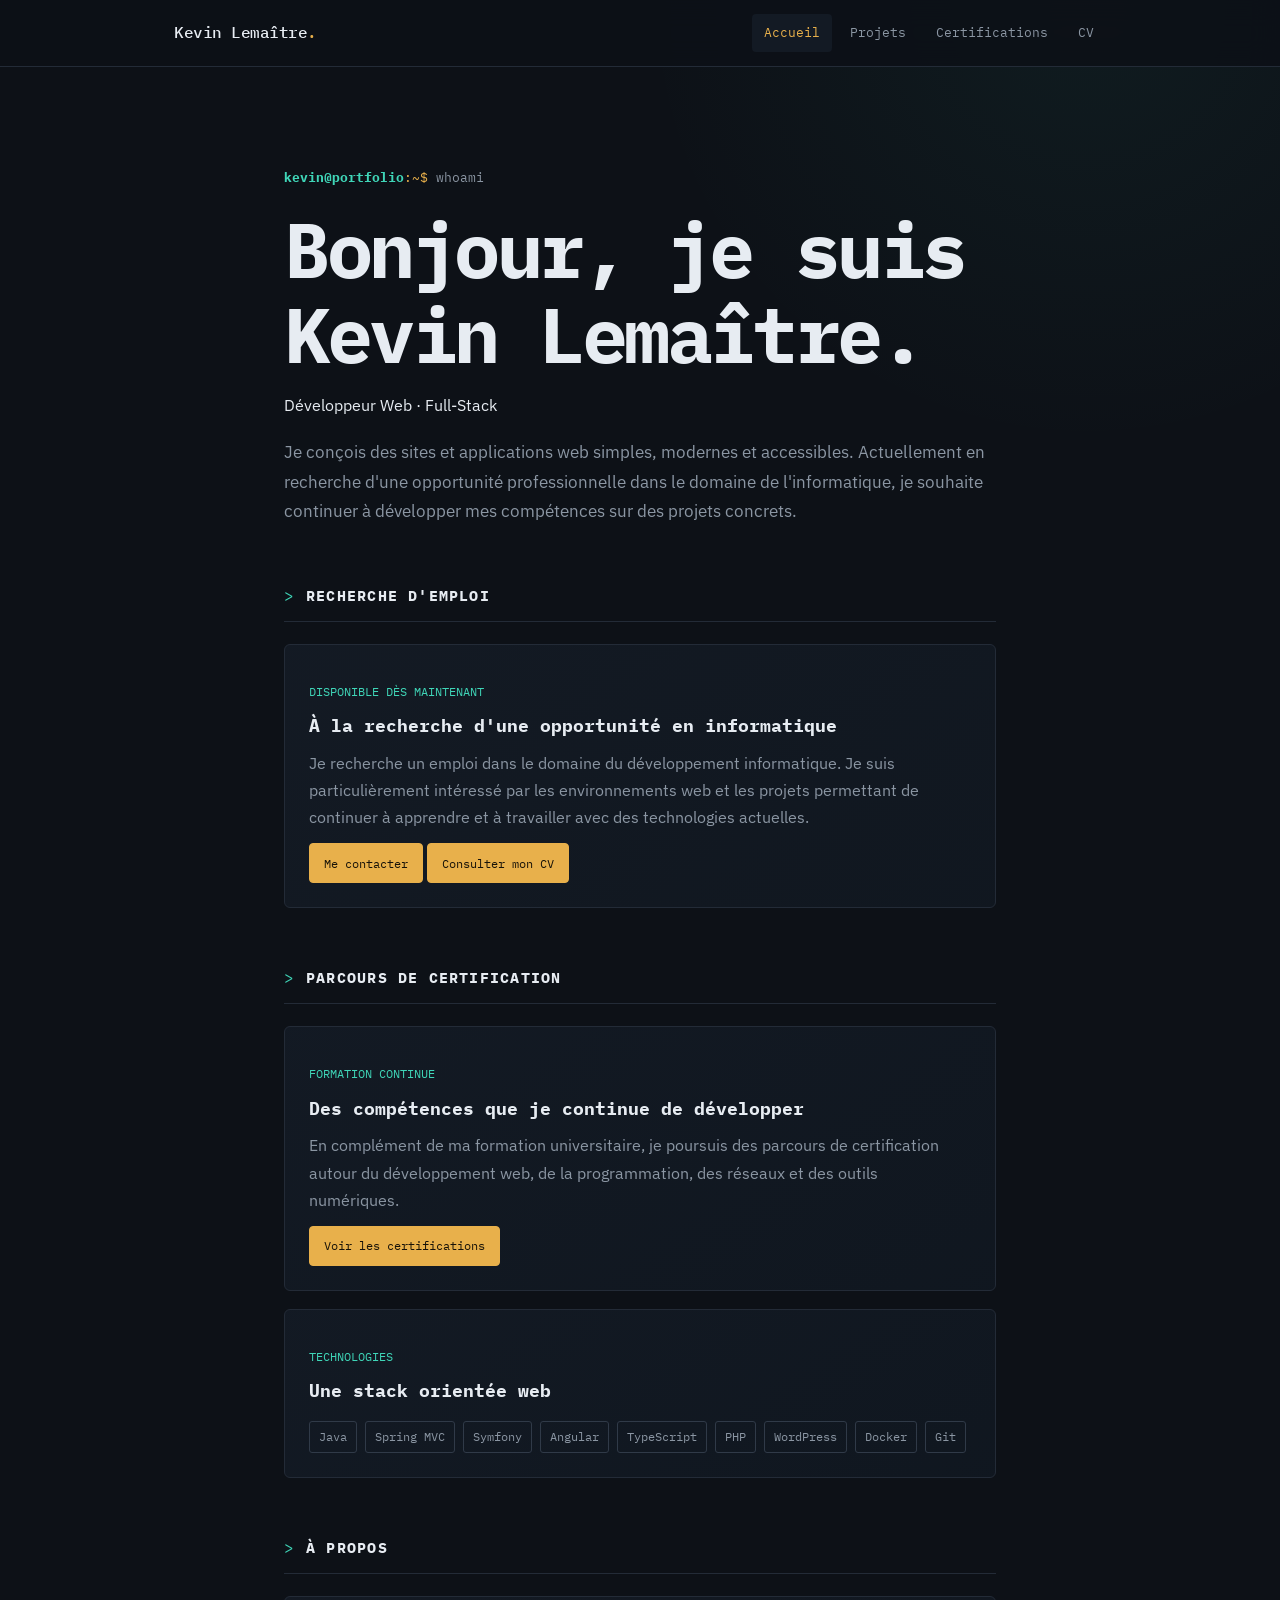
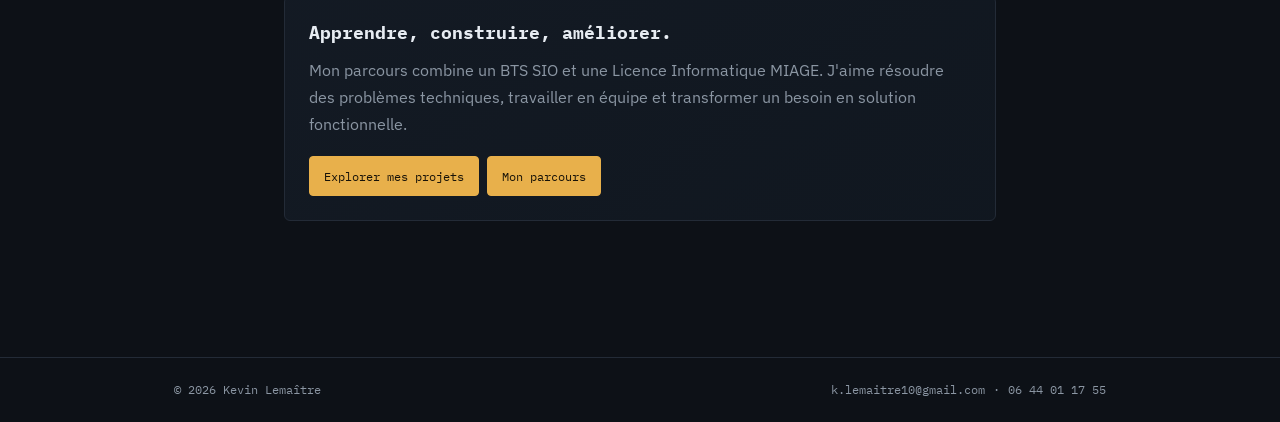
==== commit e1fcdc9c: "modif projet1GSB" ====
--- a/index.html
+++ b/index.html
@@ -23,12 +23,6 @@
         Actuellement en recherche d'une opportunité professionnelle dans le domaine de l'informatique,
         je souhaite continuer à développer mes compétences sur des projets concrets.
       </p>
-
-      <div class="hero-actions reveal">
-        <a href="projects.html" class="btn primary">Voir mes projets</a>
-        <a href="cv.html" class="btn primary">Consulter mon CV</a>
-        <a href="mailto:k.lemaitre10@gmail.com" class="btn primary">Me contacter</a>
-      </div>
     </section>
 
     <section class="section reveal">
@@ -44,6 +38,7 @@
           </p>
         </div>
         <a href="mailto:k.lemaitre10@gmail.com" class="btn primary">Me contacter</a>
+        <a href="cv.html" class="btn primary">Consulter mon CV</a>
       </article>
     </section>
 
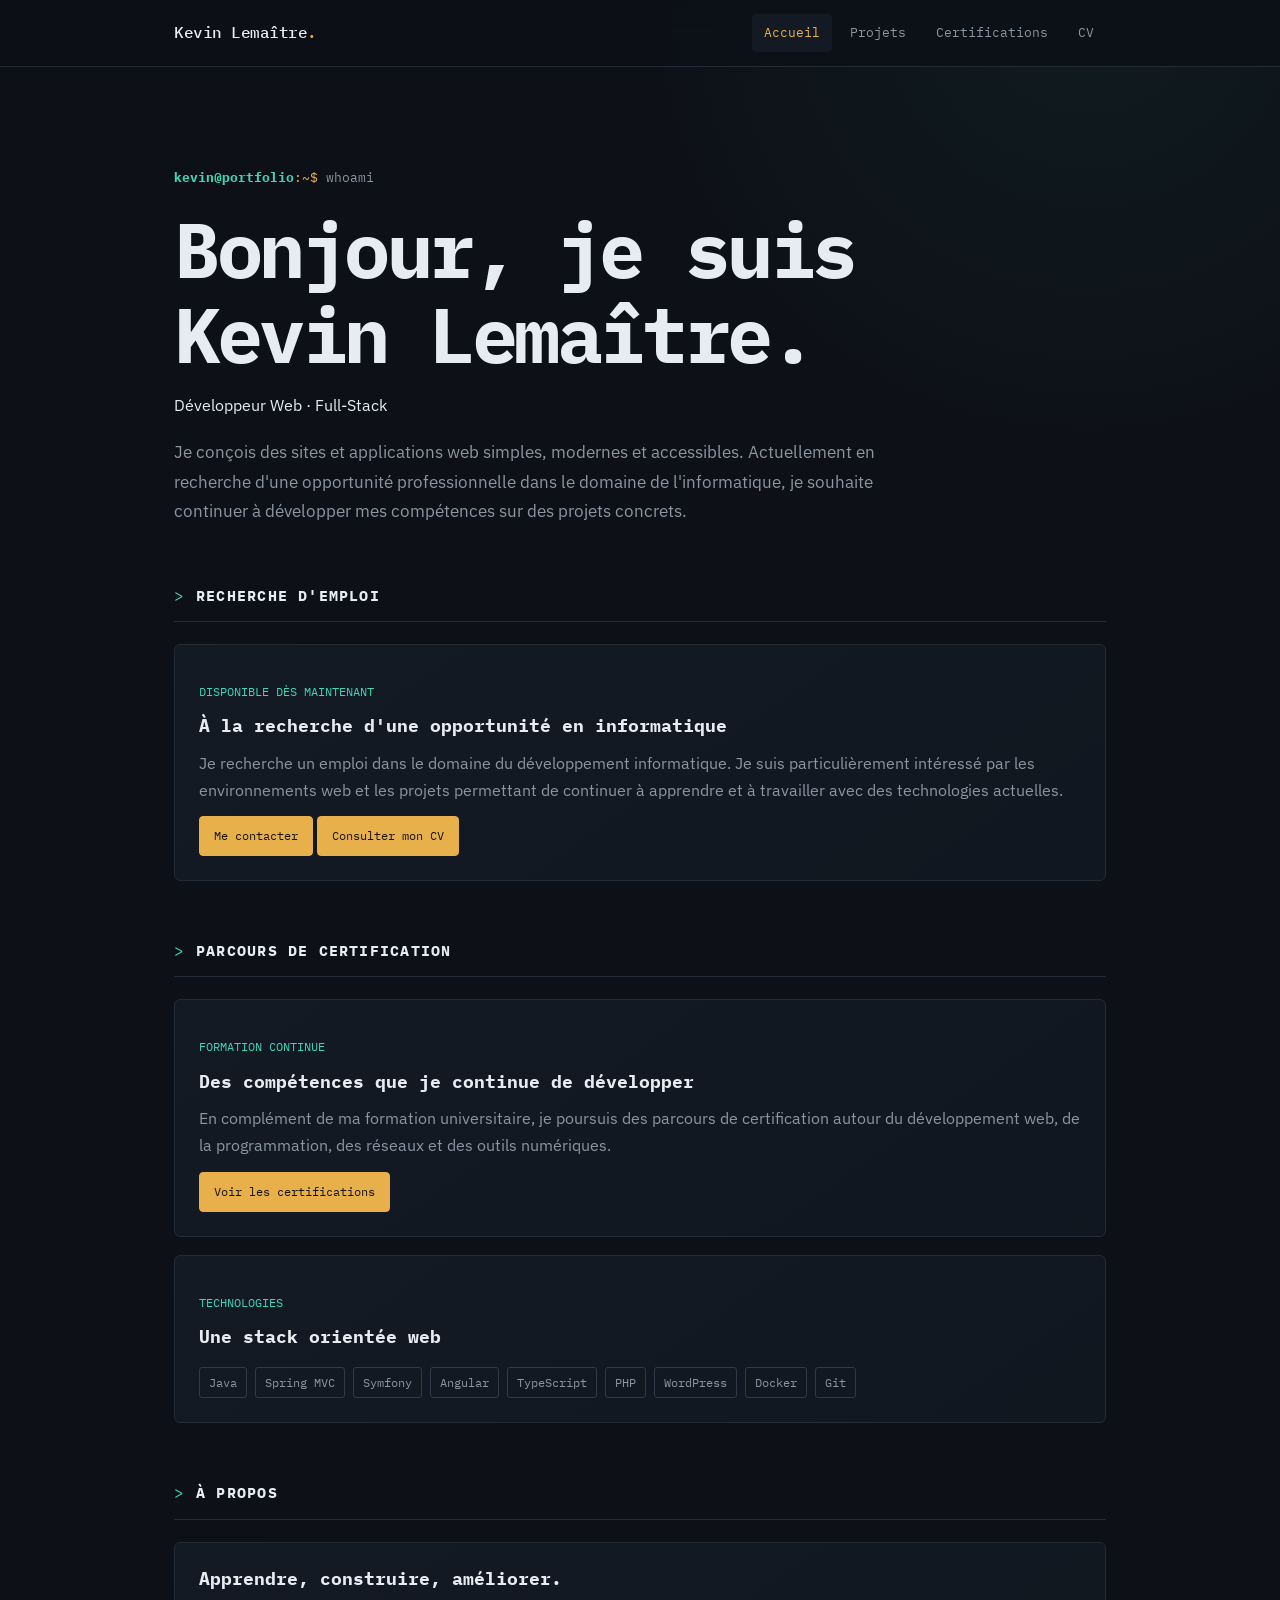
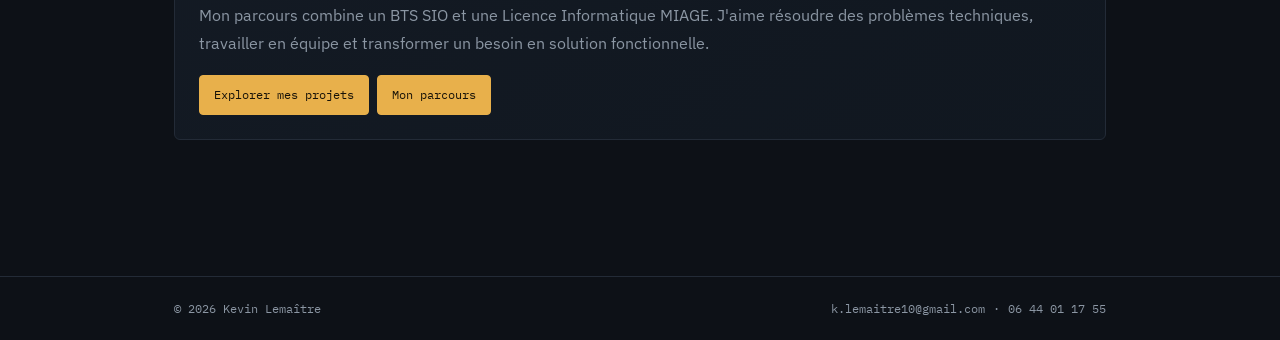
==== commit 65b40949: "modif structure page accueil et certif + ajout contenu README" ====
--- a/index.html
+++ b/index.html
@@ -13,7 +13,7 @@
 <body>
   <div id="header"></div>
 
-  <main class="page">
+  <main class="page page-wide">
     <section class="hero-home">
       <p class="terminal-label reveal"><b>kevin@portfolio</b><span>:~$</span> whoami</p>
       <h1 class="page-title hero-title reveal">Bonjour, je suis <span>Kevin Lemaître</span>.</h1>
--- a/css/style.css
+++ b/css/style.css
@@ -225,6 +225,66 @@
   font-size: .73rem;
 }
 
+.oc-section { margin-top: 48px; }
+
+.oc-heading {
+  display: grid;
+  grid-template-columns: minmax(0, .8fr) minmax(0, 1.2fr);
+  align-items: center;
+  gap: 30px;
+  padding: 26px 30px;
+  border-left: 3px solid var(--gold);
+}
+
+.oc-eyebrow,
+.oc-topic-index {
+  color: var(--teal);
+  font-family: var(--font-mono);
+  font-size: .7rem;
+  letter-spacing: .08em;
+}
+
+.oc-eyebrow { text-transform: uppercase; }
+
+.oc-heading h2 {
+  margin: 5px 0 0;
+  font-family: var(--font-mono);
+  font-size: clamp(1.45rem, 3vw, 2rem);
+  line-height: 1.25;
+}
+
+.oc-heading p {
+  margin: 0;
+  color: var(--muted);
+}
+
+.oc-topic-grid {
+  display: grid;
+  grid-template-columns: repeat(3, minmax(0, 1fr));
+  gap: 14px;
+  margin-top: 14px;
+}
+
+.oc-topic { padding: 20px; }
+
+.oc-topic h3 {
+  margin-top: 10px;
+  font-size: 1rem;
+}
+
+.oc-topic p {
+  min-height: 3.4em;
+  margin: 9px 0;
+  font-size: .9rem;
+}
+
+.oc-topic .tag-list { margin-top: 14px; }
+
+.other-cert-grid {
+  grid-template-columns: repeat(2, minmax(0, 1fr));
+  align-items: start;
+}
+
 .btn {
   display: inline-flex;
   align-items: center;
@@ -449,7 +509,13 @@
 
   .page { padding: 54px 18px 72px; }
   .stack-grid,
-  .cv-layout { grid-template-columns: 1fr; }
+  .cv-layout,
+  .oc-heading,
+  .oc-topic-grid,
+  .other-cert-grid { grid-template-columns: 1fr; }
+
+  .oc-heading { gap: 12px; }
+  .oc-topic p { min-height: 0; }
 
   .site-footer-inner {
     flex-direction: column;
@@ -515,3 +581,197 @@
   background: var(--teal);
   box-shadow: 0 0 12px rgba(63,214,184,.55);
 }
+
+
+/* =========================================
+   APPLICATIONS WEB GSB
+========================================= */
+
+.projects-intro {
+  max-width: 720px;
+  margin: 0 0 24px;
+  color: var(--muted);
+}
+
+.gsb-grid {
+  display: grid;
+  grid-template-columns: repeat(2, minmax(0, 1fr));
+  gap: 22px;
+}
+
+.gsb-card {
+  padding: 0;
+  overflow: hidden;
+  display: flex;
+  flex-direction: column;
+}
+
+.gsb-visual {
+  min-height: 190px;
+  padding: 22px;
+  position: relative;
+  display: flex;
+  flex-direction: column;
+  justify-content: center;
+  overflow: hidden;
+  border-bottom: 1px solid var(--rule);
+}
+
+.gsb-visual::before,
+.gsb-visual::after {
+  content: "";
+  position: absolute;
+  border: 1px solid rgba(255,255,255,.09);
+  border-radius: 50%;
+  pointer-events: none;
+}
+
+.gsb-visual::before {
+  width: 220px;
+  height: 220px;
+  right: -55px;
+  top: -90px;
+}
+
+.gsb-visual::after {
+  width: 150px;
+  height: 150px;
+  right: -20px;
+  top: -55px;
+}
+
+.gsb-visual-medical {
+  background:
+    radial-gradient(circle at 80% 40%, rgba(63,214,184,.19), transparent 40%),
+    #14252A;
+}
+
+.gsb-visual-shop {
+  background:
+    radial-gradient(circle at 80% 40%, rgba(232,176,75,.2), transparent 40%),
+    #292319;
+}
+
+.gsb-visual-label {
+  font-family: var(--font-mono);
+  font-size: .7rem;
+  letter-spacing: .1em;
+  color: var(--muted);
+}
+
+.gsb-visual-icon {
+  position: absolute;
+  right: 32px;
+  top: 30px;
+  font-size: 4.5rem;
+  line-height: 1;
+  color: var(--teal);
+  opacity: .8;
+}
+
+.gsb-visual-shop .gsb-visual-icon {
+  color: var(--gold);
+}
+
+.gsb-visual-title {
+  margin-top: 20px;
+  font-family: var(--font-mono);
+  font-size: 2rem;
+  font-weight: 600;
+  color: var(--ink);
+  letter-spacing: -.04em;
+}
+
+.gsb-visual-subtitle {
+  color: var(--muted);
+  font-size: .85rem;
+}
+
+.gsb-card-content {
+  padding: 22px;
+  display: flex;
+  flex-direction: column;
+  flex: 1;
+}
+
+.gsb-card-heading {
+  display: flex;
+  justify-content: space-between;
+  align-items: flex-start;
+  gap: 10px;
+}
+
+.gsb-card-heading h3 {
+  font-size: 1rem;
+}
+
+.gsb-number {
+  font-family: var(--font-mono);
+  color: var(--teal);
+  font-size: .8rem;
+}
+
+.gsb-card-content h4 {
+  margin: 15px 0 8px;
+  color: var(--gold);
+  font-family: var(--font-mono);
+  font-size: .8rem;
+}
+
+.gsb-features {
+  padding-left: 20px;
+  margin: 0;
+  color: var(--muted);
+  font-size: .88rem;
+}
+
+.gsb-features li {
+  margin: 5px 0;
+}
+
+.gsb-contribution {
+  padding: 10px 12px;
+  border-left: 2px solid var(--teal);
+  background: rgba(63,214,184,.05);
+  font-size: .78rem;
+}
+
+.gsb-actions {
+  display: flex;
+  flex-wrap: wrap;
+  gap: 9px;
+  margin-top: auto;
+  padding-top: 18px;
+}
+
+.gsb-demo-disabled {
+  color: var(--muted);
+  border-style: dashed;
+  cursor: not-allowed;
+  opacity: .7;
+  font-size: .72rem;
+}
+
+.gsb-card:hover .gsb-visual {
+  filter: brightness(1.1);
+}
+
+@media (max-width: 800px) {
+  .gsb-grid {
+    grid-template-columns: 1fr;
+  }
+}
+
+@media (max-width: 480px) {
+  .gsb-card-content {
+    padding: 17px;
+  }
+
+  .gsb-actions {
+    flex-direction: column;
+  }
+
+  .gsb-actions .btn {
+    width: 100%;
+  }
+}
